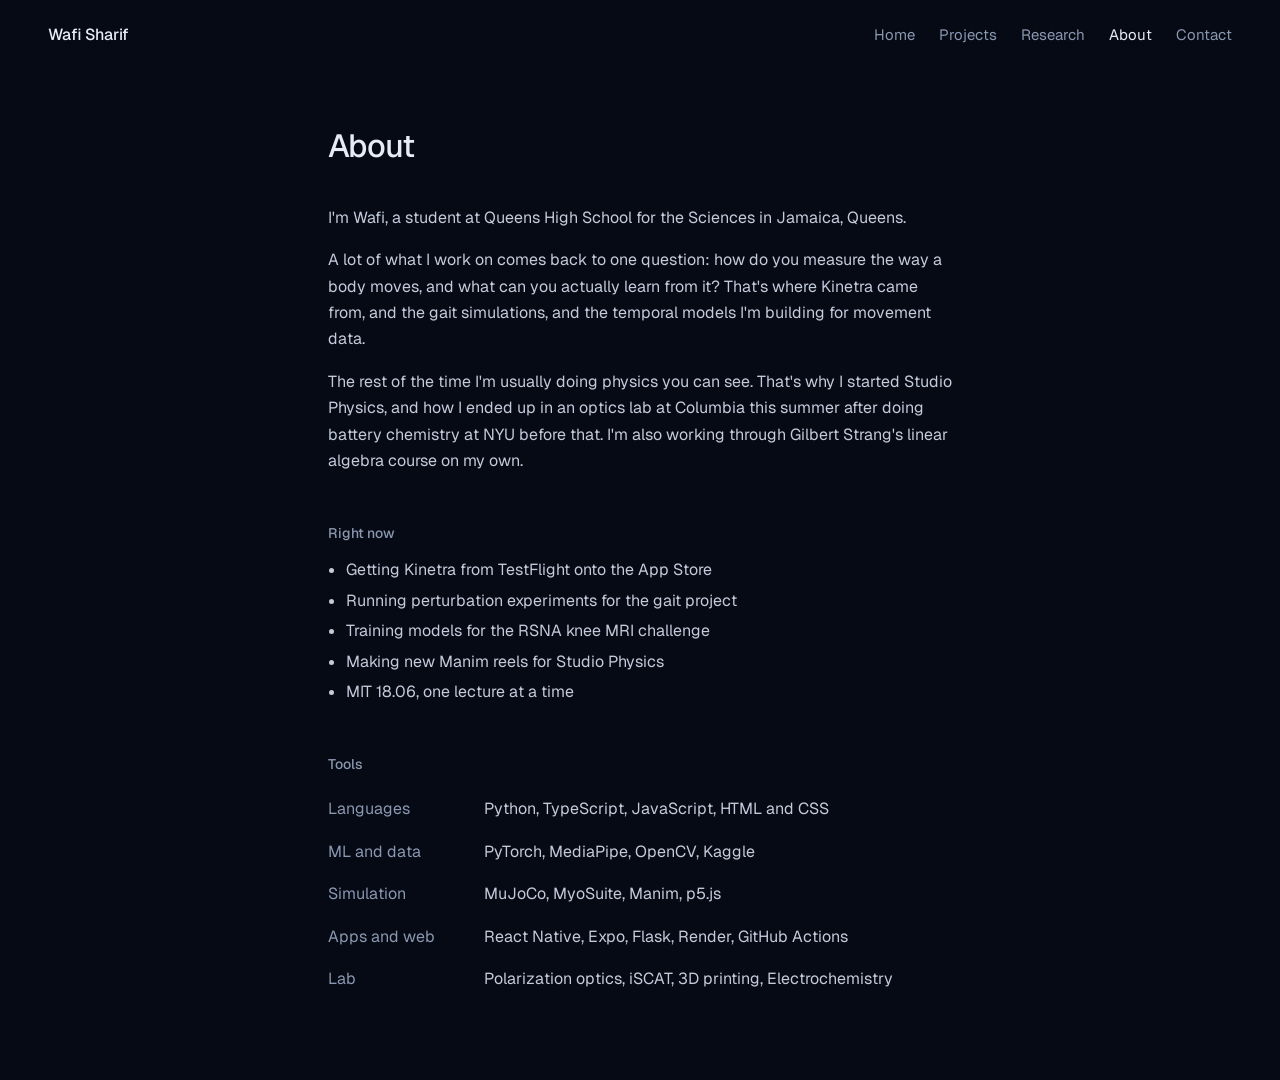
==== about/index.html @ 9b2d3a28 "Give each page its own URL" ====
<!doctype html>
<html lang="en">
<head>
  <meta charset="utf-8" />
  <meta name="viewport" content="width=device-width, initial-scale=1" />
  <title>About | Wafi Sharif</title>
  <meta name="description" content="About Wafi Sharif." />
  <meta name="theme-color" content="#060a14" />
  <link rel="icon" href="/favicon.svg" type="image/svg+xml" />
  <link rel="preconnect" href="https://fonts.googleapis.com" />
  <link rel="preconnect" href="https://fonts.gstatic.com" crossorigin />
  <link href="https://fonts.googleapis.com/css2?family=Geist:wght@400;500;600&family=Geist+Mono:wght@400&display=swap" rel="stylesheet" />
  <link rel="stylesheet" href="/style.css" />
</head>
<body data-page="about">

  <header class="bar">
    <a class="mark" href="/">Wafi Sharif</a>
    <nav class="tabs" aria-label="Sections">
      <a href="/" data-link="home">Home</a>
      <a href="/projects/" data-link="projects">Projects</a>
      <a href="/research/" data-link="research">Research</a>
      <a href="/about/" data-link="about">About</a>
      <a href="/contact/" data-link="contact">Contact</a>
    </nav>
  </header>

  <main>
    <section class="page">
      <h1 class="page-title">About</h1>
      <div class="prose" id="about-text"></div>
      <h2>Right now</h2>
      <ul class="plain" id="now-list"></ul>
      <h2>Tools</h2>
      <dl class="tools" id="tools"></dl>
    </section>
  </main>

  <script src="/data.js"></script>
  <script src="/main.js"></script>
</body>
</html>
---- style.css ----
:root {
  --bg: #060a14;
  --text: #e6ebf5;
  --muted: #8a97b0;
  --line: rgba(150, 170, 210, 0.14);
  --accent: #7fb2ff;
  --font: "Geist", ui-sans-serif, system-ui, -apple-system, "Segoe UI", sans-serif;
  --mono: "Geist Mono", ui-monospace, Menlo, Consolas, monospace;
  --gutter: clamp(20px, 5vw, 48px);
}

* {
  box-sizing: border-box;
}

body {
  margin: 0;
  background: var(--bg);
  color: var(--text);
  font-family: var(--font);
  font-size: 16px;
  line-height: 1.65;
  -webkit-font-smoothing: antialiased;
}

a {
  color: inherit;
}

:focus-visible {
  outline: 2px solid var(--accent);
  outline-offset: 3px;
  border-radius: 4px;
}

#field {
  position: fixed;
  inset: 0;
  width: 100%;
  height: 100%;
  z-index: 0;
  transition: opacity 0.4s;
}


/* top bar */

.bar {
  position: fixed;
  top: 0;
  left: 0;
  right: 0;
  z-index: 10;
  display: flex;
  align-items: center;
  justify-content: space-between;
  gap: 24px;
  padding: 22px var(--gutter);
  background: linear-gradient(var(--bg) 40%, rgba(6, 10, 20, 0));
}

.mark {
  font-weight: 500;
  text-decoration: none;
}

.tabs {
  display: flex;
  gap: 24px;
}

.tabs a {
  font-size: 15px;
  color: var(--muted);
  text-decoration: none;
  transition: color 0.2s;
}

.tabs a:hover,
.tabs a[aria-current="page"] {
  color: var(--text);
}

/* panels */

main {
  position: relative;
  z-index: 1;
}

/* home */

#home {
  position: fixed;
  inset: 0;
  pointer-events: none;
}

.hero {
  position: absolute;
  left: var(--gutter);
  right: var(--gutter);
  bottom: clamp(32px, 8vh, 72px);
  max-width: 440px;
  pointer-events: auto;
}

.hero h1 {
  margin: 0;
  font-size: clamp(32px, 4vw, 44px);
  font-weight: 500;
  letter-spacing: -0.02em;
  line-height: 1.1;
}

.hero p {
  margin: 10px 0 0;
  color: var(--muted);
  font-size: 17px;
}

.hero-links {
  display: flex;
  gap: 20px;
  margin-top: 20px;
}

.hero-links a {
  font-size: 15px;
  text-decoration: underline;
  text-decoration-color: var(--line);
  text-underline-offset: 4px;
}

.hero-links a:hover {
  color: var(--accent);
  text-decoration-color: currentColor;
}

/* pages */

.page {
  max-width: 720px;
  margin: 0 auto;
  padding: 120px var(--gutter) 80px;
}

.page-title {
  margin: 0 0 32px;
  font-size: 32px;
  font-weight: 500;
  letter-spacing: -0.02em;
}

.page h2 {
  margin: 48px 0 12px;
  font-size: 14px;
  font-weight: 500;
  color: var(--muted);
}

a.inline,
.lead a {
  color: var(--accent);
}

.lead {
  color: var(--muted);
  margin: 0 0 8px;
}

/* projects */

.projects {
  list-style: none;
  margin: 0;
  padding: 0;
  border-top: 1px solid var(--line);
}

.projects li {
  border-bottom: 1px solid var(--line);
}

.projects summary {
  display: grid;
  grid-template-columns: 1fr auto;
  gap: 2px 16px;
  padding: 18px 0;
  cursor: pointer;
  list-style: none;
}

.projects summary::-webkit-details-marker {
  display: none;
}

.projects .t {
  font-weight: 500;
  font-size: 17px;
}

.projects .k {
  font-size: 14px;
  color: var(--muted);
}

.projects .s {
  grid-column: 1 / -1;
  color: var(--muted);
  font-size: 15px;
}

.projects summary:hover .t {
  color: var(--accent);
}

.projects .body {
  padding: 0 0 24px;
}

.projects .body p {
  margin: 0 0 12px;
  color: #c3cbdb;
}

.meta {
  margin-top: 14px;
  font-family: var(--mono);
  font-size: 13px;
  color: var(--muted);
}

.body .links-inline {
  display: flex;
  flex-wrap: wrap;
  gap: 16px;
  margin-top: 12px;
}

.body .links-inline a,
.rows a {
  color: var(--accent);
  text-decoration: none;
}

.body .links-inline a:hover,
.rows a:hover {
  text-decoration: underline;
}

/* rows: research, papers, links */

.rows {
  list-style: none;
  margin: 0;
  padding: 0;
  border-top: 1px solid var(--line);
}

.rows li {
  padding: 16px 0;
  border-bottom: 1px solid var(--line);
}

.row-head {
  display: flex;
  justify-content: space-between;
  gap: 16px;
}

.row-head b {
  font-weight: 500;
}

.row-head span {
  font-size: 14px;
  color: var(--muted);
  white-space: nowrap;
}

.rows p {
  margin: 4px 0 0;
  color: var(--muted);
  font-size: 15px;
}

.links li {
  display: flex;
  justify-content: space-between;
  gap: 16px;
}

.links li span {
  color: var(--muted);
  font-size: 14px;
}

/* about */

.prose p {
  margin: 0 0 16px;
  color: #c3cbdb;
}

.plain {
  margin: 0;
  padding-left: 18px;
  color: #c3cbdb;
}

.plain li {
  margin: 4px 0;
}

.tools {
  margin: 0;
}

.tools div {
  display: grid;
  grid-template-columns: 140px 1fr;
  gap: 16px;
  padding: 8px 0;
}

.tools dt {
  color: var(--muted);
}

.tools dd {
  margin: 0;
  color: #c3cbdb;
}

/* contact */

.email {
  font-size: 22px;
  font-weight: 500;
  text-decoration: none;
}

.email:hover {
  color: var(--accent);
}

.links {
  margin-top: 32px;
}

/* small screens */

@media (max-width: 640px) {
  .bar {
    flex-direction: column;
    align-items: flex-start;
    gap: 10px;
    padding-top: 16px;
  }

  .tabs {
    gap: 18px;
  }

  .page {
    padding-top: 112px;
  }

  .tools div {
    grid-template-columns: 1fr;
    gap: 0;
  }
}

@media (prefers-reduced-motion: reduce) {
  * {
    transition: none !important;
  }
}
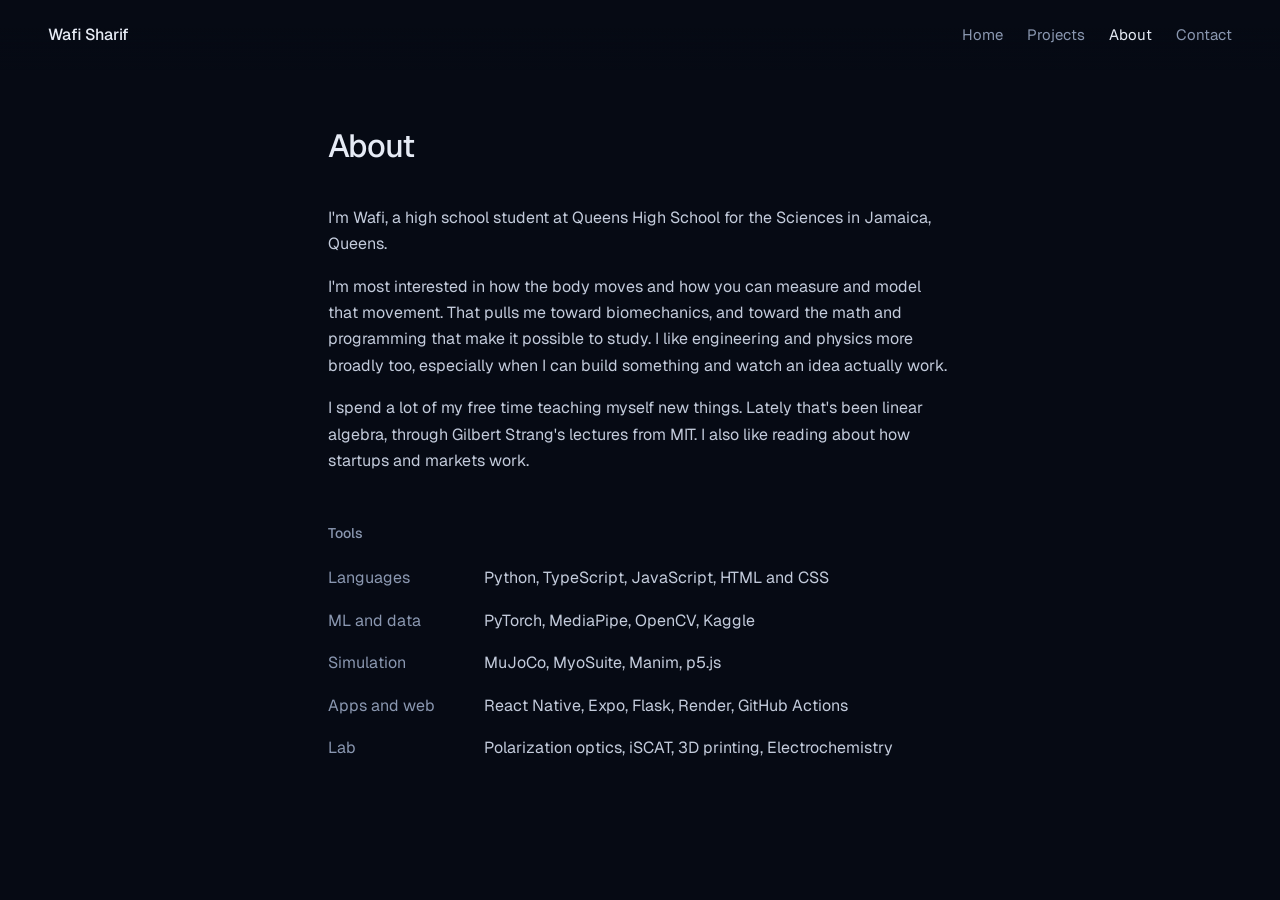
==== commit 46375b17: "Simplify home, trim projects, remove research and favicon" ====
--- a/about/index.html
+++ b/about/index.html
@@ -6,34 +6,27 @@
   <title>About | Wafi Sharif</title>
   <meta name="description" content="About Wafi Sharif." />
   <meta name="theme-color" content="#060a14" />
-  <link rel="icon" href="/favicon.svg" type="image/svg+xml" />
   <link rel="preconnect" href="https://fonts.googleapis.com" />
   <link rel="preconnect" href="https://fonts.gstatic.com" crossorigin />
   <link href="https://fonts.googleapis.com/css2?family=Geist:wght@400;500;600&family=Geist+Mono:wght@400&display=swap" rel="stylesheet" />
   <link rel="stylesheet" href="/style.css" />
 </head>
 <body data-page="about">
-
   <header class="bar">
     <a class="mark" href="/">Wafi Sharif</a>
     <nav class="tabs" aria-label="Sections">
       <a href="/" data-link="home">Home</a>
       <a href="/projects/" data-link="projects">Projects</a>
-      <a href="/research/" data-link="research">Research</a>
       <a href="/about/" data-link="about">About</a>
       <a href="/contact/" data-link="contact">Contact</a>
     </nav>
   </header>
 
-  <main>
-    <section class="page">
-      <h1 class="page-title">About</h1>
-      <div class="prose" id="about-text"></div>
-      <h2>Right now</h2>
-      <ul class="plain" id="now-list"></ul>
-      <h2>Tools</h2>
-      <dl class="tools" id="tools"></dl>
-    </section>
+  <main class="page">
+    <h1 class="page-title">About</h1>
+    <div class="prose" id="about-text"></div>
+    <h2>Tools</h2>
+    <dl class="tools" id="tools"></dl>
   </main>
 
   <script src="/data.js"></script>
--- a/style.css
+++ b/style.css
@@ -33,16 +33,6 @@
   border-radius: 4px;
 }
 
-#field {
-  position: fixed;
-  inset: 0;
-  width: 100%;
-  height: 100%;
-  z-index: 0;
-  transition: opacity 0.4s;
-}
-
-
 /* top bar */
 
 .bar {
@@ -90,19 +80,21 @@
 
 /* home */
 
-#home {
-  position: fixed;
-  inset: 0;
-  pointer-events: none;
+.home {
+  max-width: 1080px;
+  margin: 0 auto;
+  padding: 120px var(--gutter) 80px;
 }
 
 .hero {
-  position: absolute;
-  left: var(--gutter);
-  right: var(--gutter);
-  bottom: clamp(32px, 8vh, 72px);
+  display: grid;
+  grid-template-columns: 1fr minmax(0, 440px);
+  gap: 48px;
+  align-items: center;
+}
+
+.hero-copy {
   max-width: 440px;
-  pointer-events: auto;
 }
 
 .hero h1 {
@@ -135,6 +127,61 @@
 .hero-links a:hover {
   color: var(--accent);
   text-decoration-color: currentColor;
+}
+
+/* walker panel, framed like the demo on kinetraapp.com */
+
+.walker-panel {
+  margin: 0;
+  padding: 14px;
+  border: 1px solid var(--line);
+  border-radius: 18px;
+  background: #0a1020;
+}
+
+.walker-panel figcaption {
+  margin: 0 2px 12px;
+  font-size: 13px;
+  color: var(--muted);
+}
+
+.walker-stage {
+  aspect-ratio: 4 / 3.1;
+  border: 1px solid var(--line);
+  border-radius: 12px;
+  background: var(--bg);
+  overflow: hidden;
+}
+
+#field {
+  display: block;
+  width: 100%;
+  height: 100%;
+  touch-action: pan-y;
+}
+
+/* photo slots: empty for now. To add a photo, put an <img> inside a slot. */
+
+.photos {
+  display: grid;
+  grid-template-columns: repeat(3, 1fr);
+  gap: 16px;
+  margin-top: 56px;
+}
+
+.photo-slot {
+  aspect-ratio: 4 / 3;
+  border: 1px dashed rgba(150, 170, 210, 0.22);
+  border-radius: 14px;
+  background: rgba(150, 170, 210, 0.03);
+  overflow: hidden;
+}
+
+.photo-slot img {
+  display: block;
+  width: 100%;
+  height: 100%;
+  object-fit: cover;
 }
 
 /* pages */
@@ -351,6 +398,17 @@
 
 /* small screens */
 
+@media (max-width: 860px) {
+  .hero {
+    grid-template-columns: 1fr;
+    gap: 32px;
+  }
+
+  .walker-panel {
+    max-width: 480px;
+  }
+}
+
 @media (max-width: 640px) {
   .bar {
     flex-direction: column;
@@ -363,8 +421,14 @@
     gap: 18px;
   }
 
-  .page {
+  .page,
+  .home {
     padding-top: 112px;
+  }
+
+  .photos {
+    gap: 10px;
+    margin-top: 40px;
   }
 
   .tools div {
